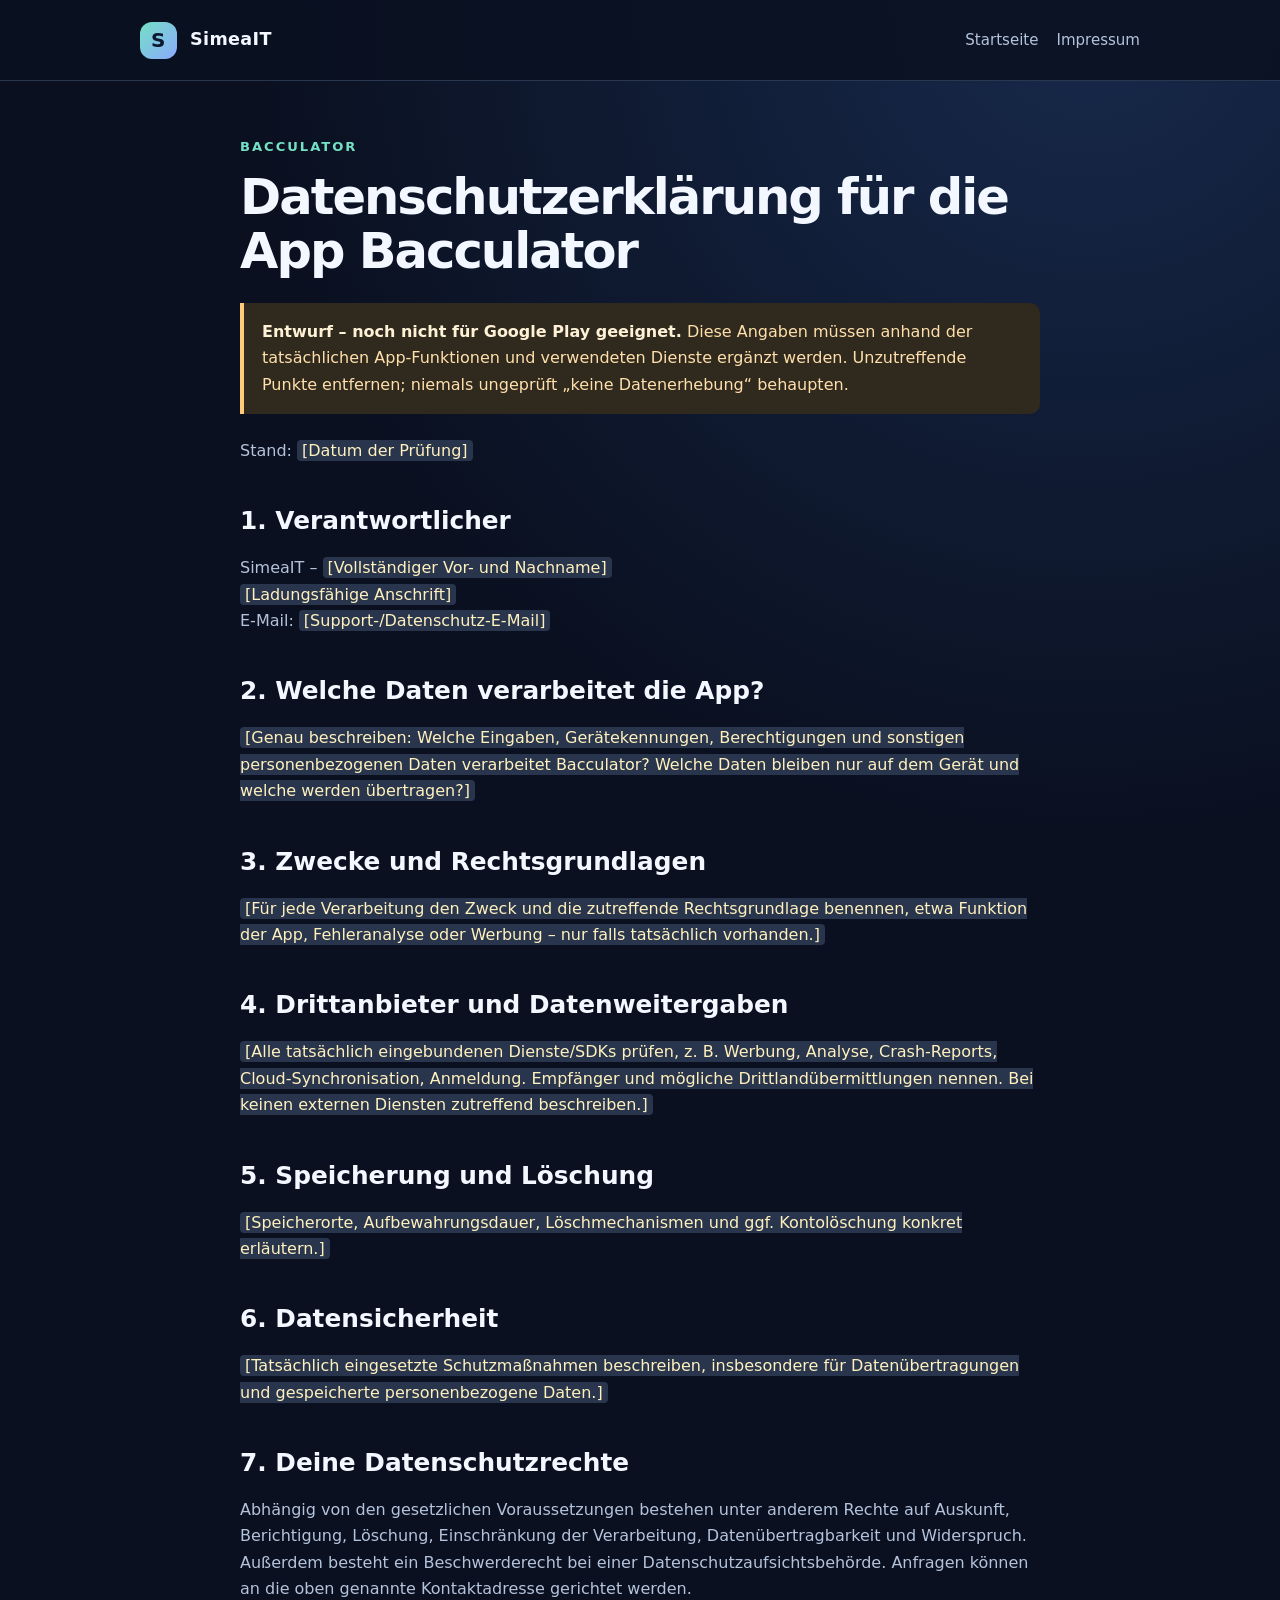
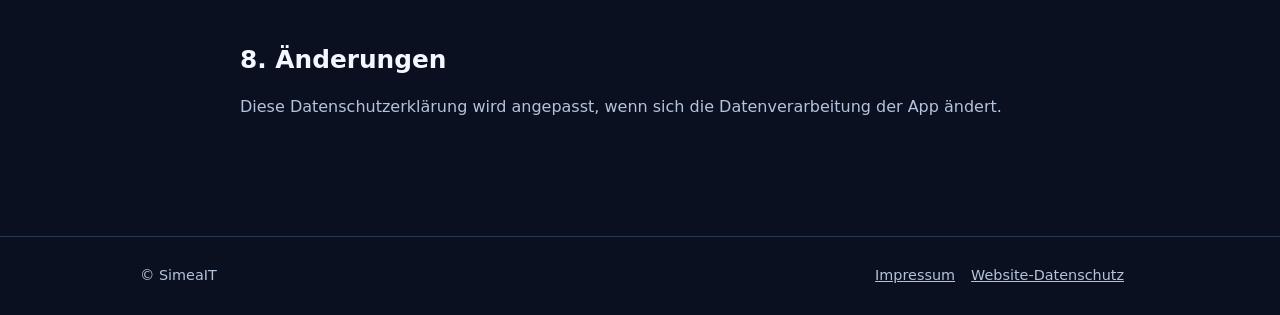
==== bacculator-datenschutz.html @ a8d7564b "Add files" ====
<!doctype html>
<html lang="de"><head><meta charset="utf-8"><meta name="viewport" content="width=device-width,initial-scale=1"><title>Datenschutzerklärung Bacculator | SimeaIT</title><link rel="stylesheet" href="styles.css"></head>
<body><header><nav aria-label="Hauptnavigation"><a class="brand" href="index.html"><span class="brand-logo" aria-hidden="true">S</span>SimeaIT</a><div class="nav-links"><a href="index.html">Startseite</a><a href="impressum.html">Impressum</a></div></nav></header>
<main class="container content"><div class="eyebrow">Bacculator</div><h1>Datenschutzerklärung für die App Bacculator</h1><div class="note"><strong>Entwurf – noch nicht für Google Play geeignet.</strong> Diese Angaben müssen anhand der tatsächlichen App-Funktionen und verwendeten Dienste ergänzt werden. Unzutreffende Punkte entfernen; niemals ungeprüft „keine Datenerhebung“ behaupten.</div>
<p>Stand: <span class="placeholder">[Datum der Prüfung]</span></p>
<h2>1. Verantwortlicher</h2><p>SimeaIT – <span class="placeholder">[Vollständiger Vor- und Nachname]</span><br><span class="placeholder">[Ladungsfähige Anschrift]</span><br>E-Mail: <span class="placeholder">[Support-/Datenschutz-E-Mail]</span></p>
<h2>2. Welche Daten verarbeitet die App?</h2><p><span class="placeholder">[Genau beschreiben: Welche Eingaben, Gerätekennungen, Berechtigungen und sonstigen personenbezogenen Daten verarbeitet Bacculator? Welche Daten bleiben nur auf dem Gerät und welche werden übertragen?]</span></p>
<h2>3. Zwecke und Rechtsgrundlagen</h2><p><span class="placeholder">[Für jede Verarbeitung den Zweck und die zutreffende Rechtsgrundlage benennen, etwa Funktion der App, Fehleranalyse oder Werbung – nur falls tatsächlich vorhanden.]</span></p>
<h2>4. Drittanbieter und Datenweitergaben</h2><p><span class="placeholder">[Alle tatsächlich eingebundenen Dienste/SDKs prüfen, z. B. Werbung, Analyse, Crash-Reports, Cloud-Synchronisation, Anmeldung. Empfänger und mögliche Drittlandübermittlungen nennen. Bei keinen externen Diensten zutreffend beschreiben.]</span></p>
<h2>5. Speicherung und Löschung</h2><p><span class="placeholder">[Speicherorte, Aufbewahrungsdauer, Löschmechanismen und ggf. Kontolöschung konkret erläutern.]</span></p>
<h2>6. Datensicherheit</h2><p><span class="placeholder">[Tatsächlich eingesetzte Schutzmaßnahmen beschreiben, insbesondere für Datenübertragungen und gespeicherte personenbezogene Daten.]</span></p>
<h2>7. Deine Datenschutzrechte</h2><p>Abhängig von den gesetzlichen Voraussetzungen bestehen unter anderem Rechte auf Auskunft, Berichtigung, Löschung, Einschränkung der Verarbeitung, Datenübertragbarkeit und Widerspruch. Außerdem besteht ein Beschwerderecht bei einer Datenschutzaufsichtsbehörde. Anfragen können an die oben genannte Kontaktadresse gerichtet werden.</p>
<h2>8. Änderungen</h2><p>Diese Datenschutzerklärung wird angepasst, wenn sich die Datenverarbeitung der App ändert.</p>
</main><footer><div class="footer-inner"><span>© SimeaIT</span><div><a href="impressum.html">Impressum</a><a href="datenschutz-website.html">Website-Datenschutz</a></div></div></footer></body></html>
---- styles.css ----
:root{color-scheme:dark;--bg:#0a1020;--surface:#111b31;--line:#293750;--text:#f3f7ff;--muted:#b4c3dc;--accent:#74e0c4;--accent2:#8baaff;--max:1000px}
*{box-sizing:border-box}html{scroll-behavior:smooth}body{margin:0;background:radial-gradient(circle at 85% 0%,#17294b 0%,transparent 38%),var(--bg);color:var(--text);font:16px/1.65 system-ui,-apple-system,BlinkMacSystemFont,"Segoe UI",sans-serif;min-height:100vh}a{color:var(--accent)}a:hover{text-decoration-thickness:2px}header{border-bottom:1px solid var(--line);background:#0a1020df}nav,.container,.footer-inner{width:min(var(--max),calc(100% - 40px));margin-inline:auto}nav{display:flex;justify-content:space-between;align-items:center;gap:16px;min-height:80px}.brand{display:inline-flex;align-items:center;gap:13px;text-decoration:none;color:var(--text);font-size:1.1rem;font-weight:800;letter-spacing:.02em}.brand-logo{width:37px;height:37px;display:grid;place-items:center;background:linear-gradient(135deg,var(--accent),var(--accent2));color:#0b1830;border-radius:12px;font-size:1.25rem}.nav-links{display:flex;gap:18px;flex-wrap:wrap}.nav-links a{color:var(--muted);text-decoration:none;font-size:.94rem}.nav-links a:hover{color:var(--text)}main{padding:55px 0 100px}.eyebrow{color:var(--accent);font-size:.82rem;font-weight:700;letter-spacing:.15em;text-transform:uppercase}.hero{padding:45px 0 35px}h1{font-size:clamp(2.2rem,6vw,4.5rem);line-height:1.1;letter-spacing:-.04em;margin:12px 0 20px}h2{font-size:1.55rem;line-height:1.25;margin:42px 0 18px}h3{font-size:1.08rem;margin:26px 0 10px}p,li{color:var(--muted)}.lead{font-size:1.14rem;max-width:650px}.grid{display:grid;grid-template-columns:repeat(auto-fit,minmax(265px,1fr));gap:20px}.card{border:1px solid var(--line);background:linear-gradient(145deg,#16233e,#111b31);border-radius:18px;padding:25px}.card h2{margin:12px 0}.card p{margin-top:0}.tag{display:inline-block;border:1px solid #36665f;color:var(--accent);border-radius:999px;padding:2px 11px;font-size:.8rem;font-weight:650}.button{display:inline-block;padding:11px 17px;border:1px solid var(--accent);border-radius:11px;text-decoration:none;color:var(--accent);font-weight:650}.button:hover{background:#173a39}.content{max-width:800px}.content h1{font-size:clamp(2rem,5vw,3.1rem)}.content p,.content li{overflow-wrap:anywhere}.note{border-left:4px solid #ffca7a;background:#30291d;padding:16px 18px;border-radius:0 10px 10px 0;color:#ffe0ac;margin:24px 0}.note strong{color:#fff1d6}.placeholder{background:#29354c;padding:1px 5px;border-radius:4px;color:#fff1be}footer{border-top:1px solid var(--line);background:#0a1020}.footer-inner{padding:27px 0;display:flex;align-items:center;justify-content:space-between;gap:16px;flex-wrap:wrap;font-size:.9rem;color:var(--muted)}.footer-inner a{color:var(--muted);margin-right:16px}ul{padding-left:22px}@media(max-width:520px){nav{align-items:flex-start;flex-direction:column;padding:16px 0;gap:10px}.nav-links{gap:12px}main{padding:30px 0 70px}.hero{padding:25px 0}.card{padding:20px}}
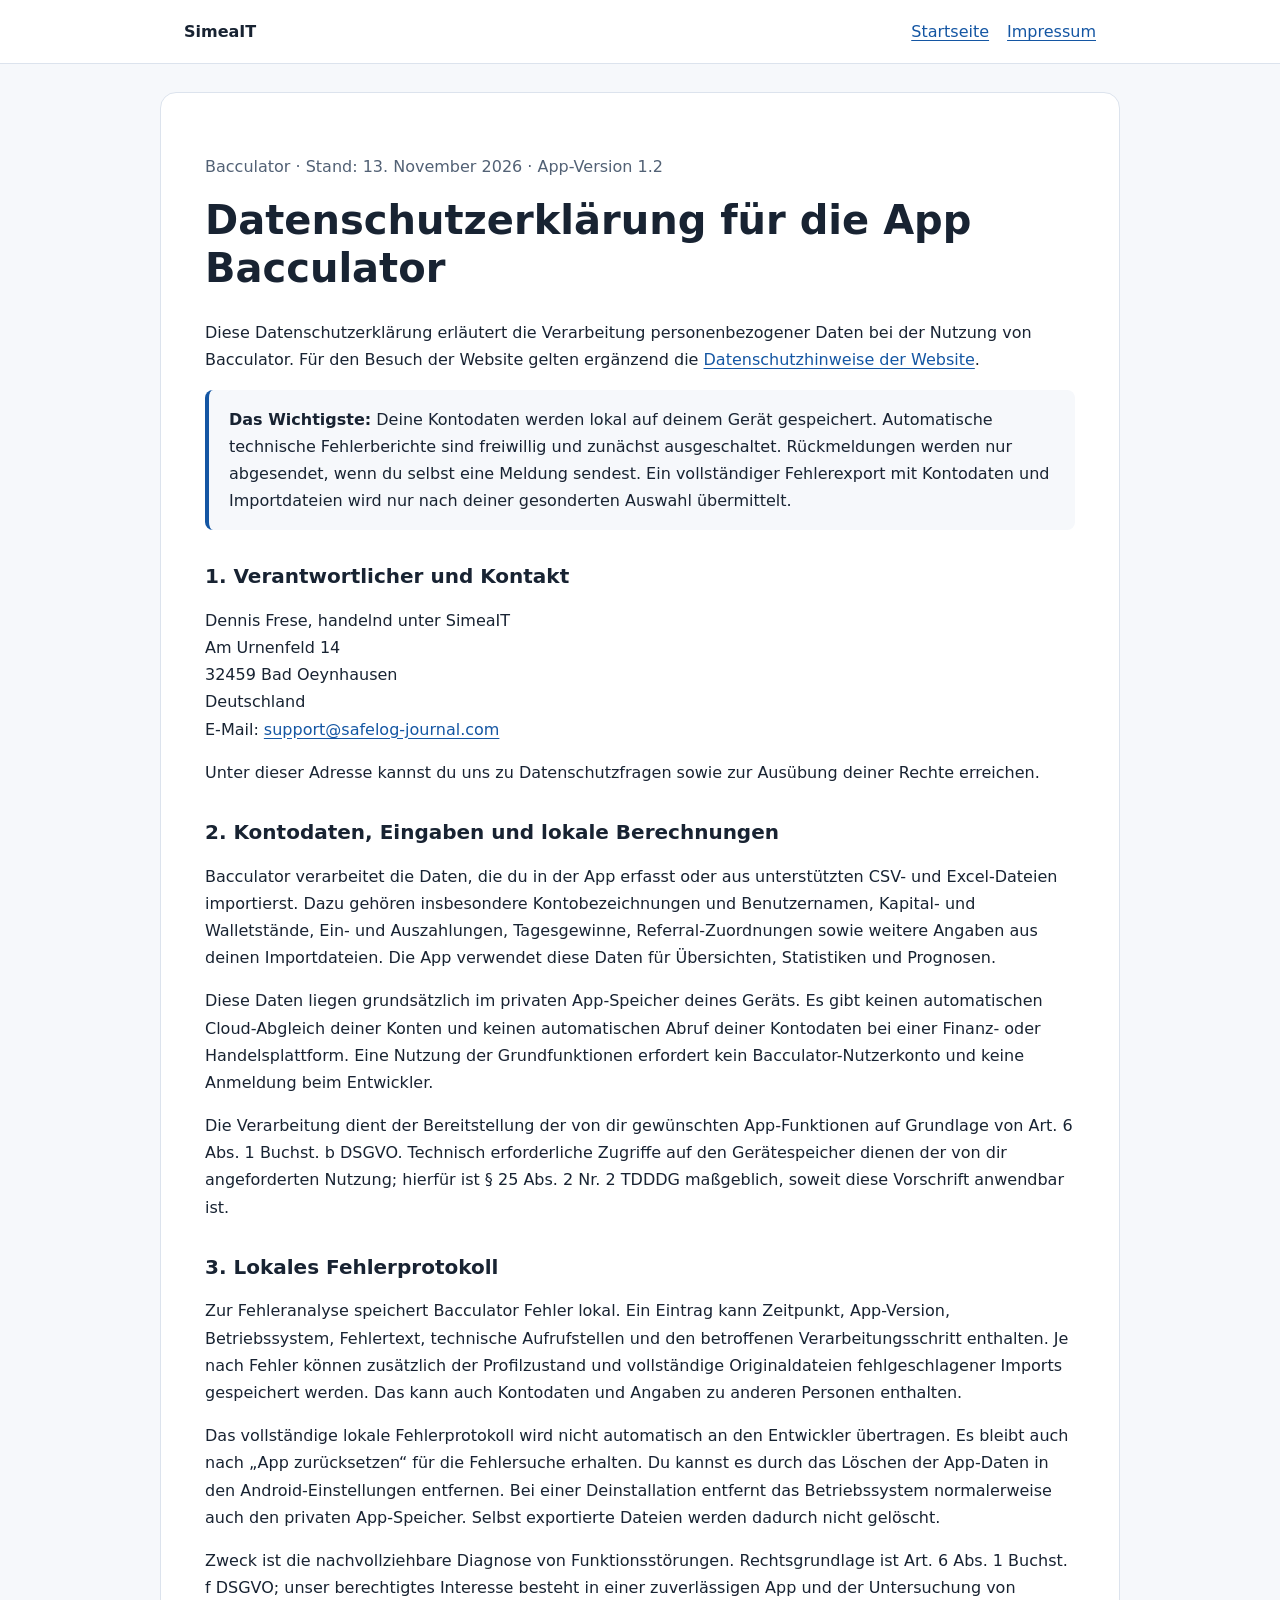
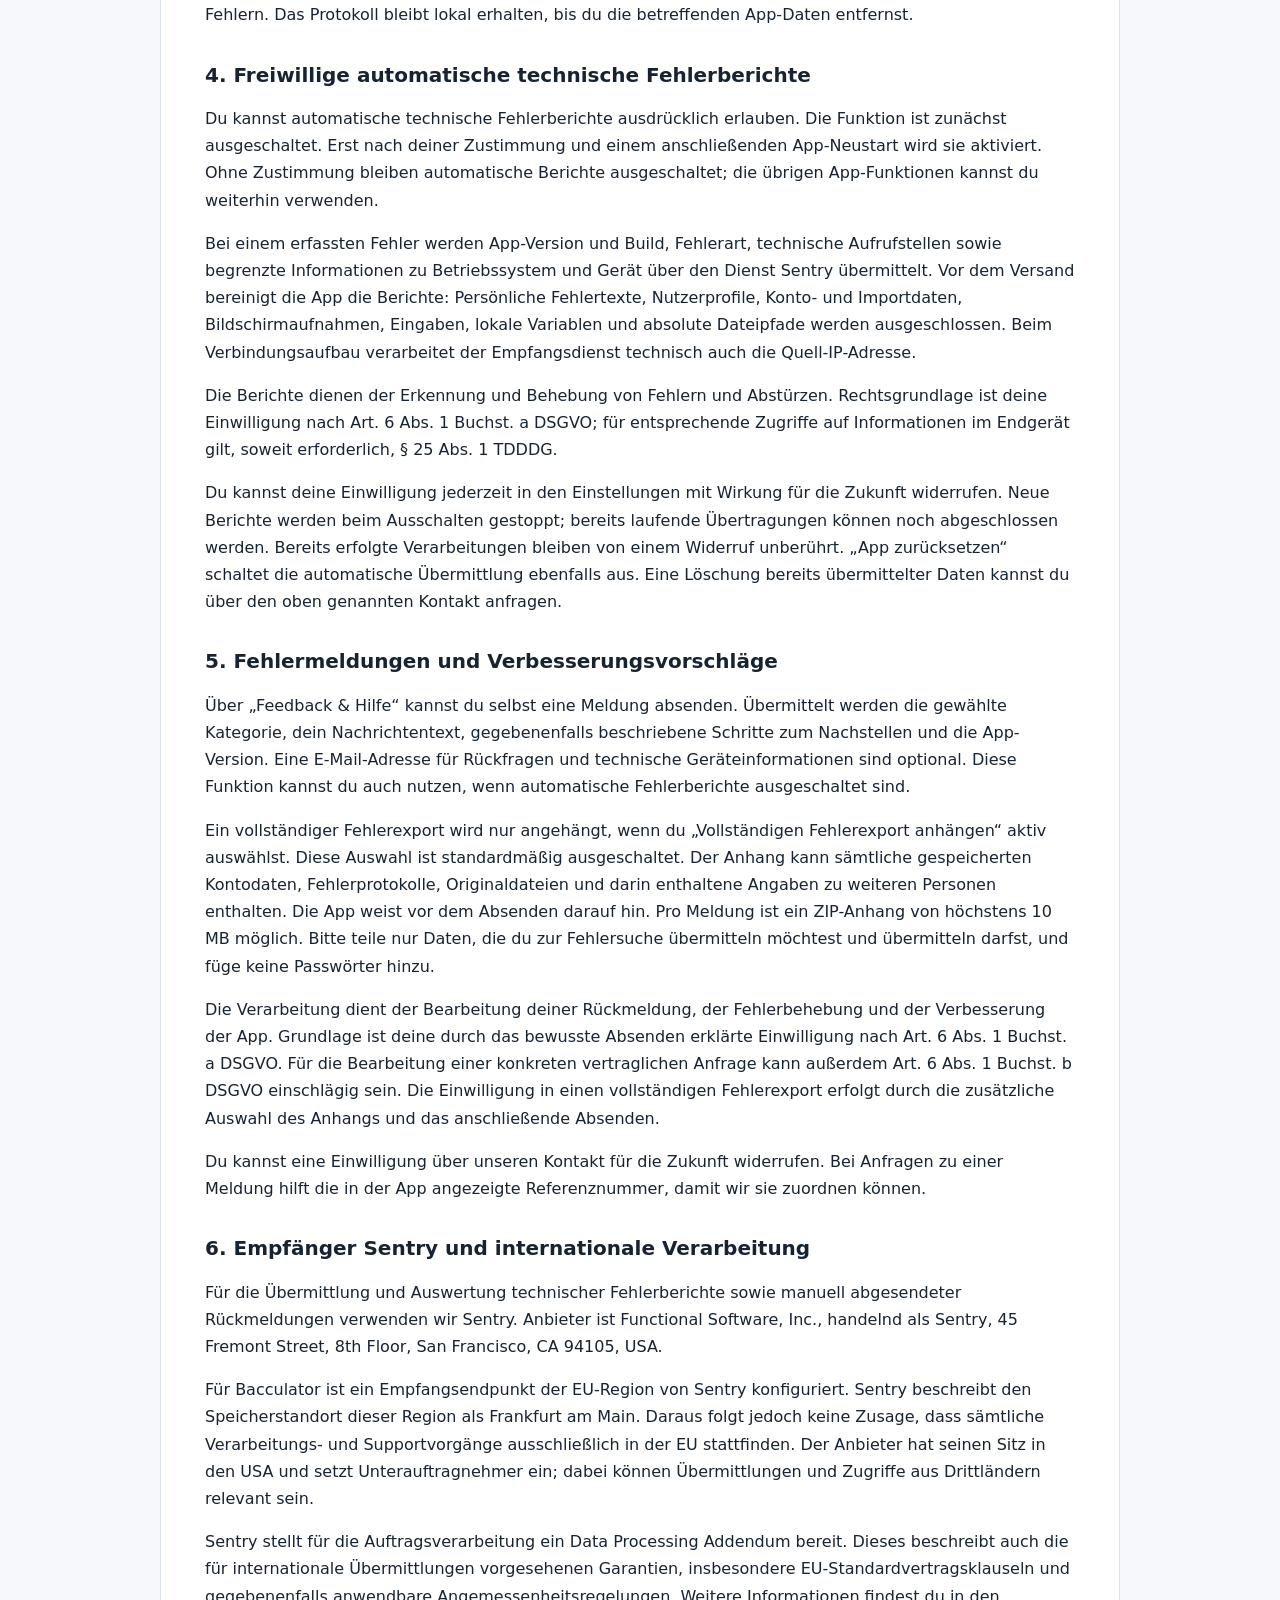
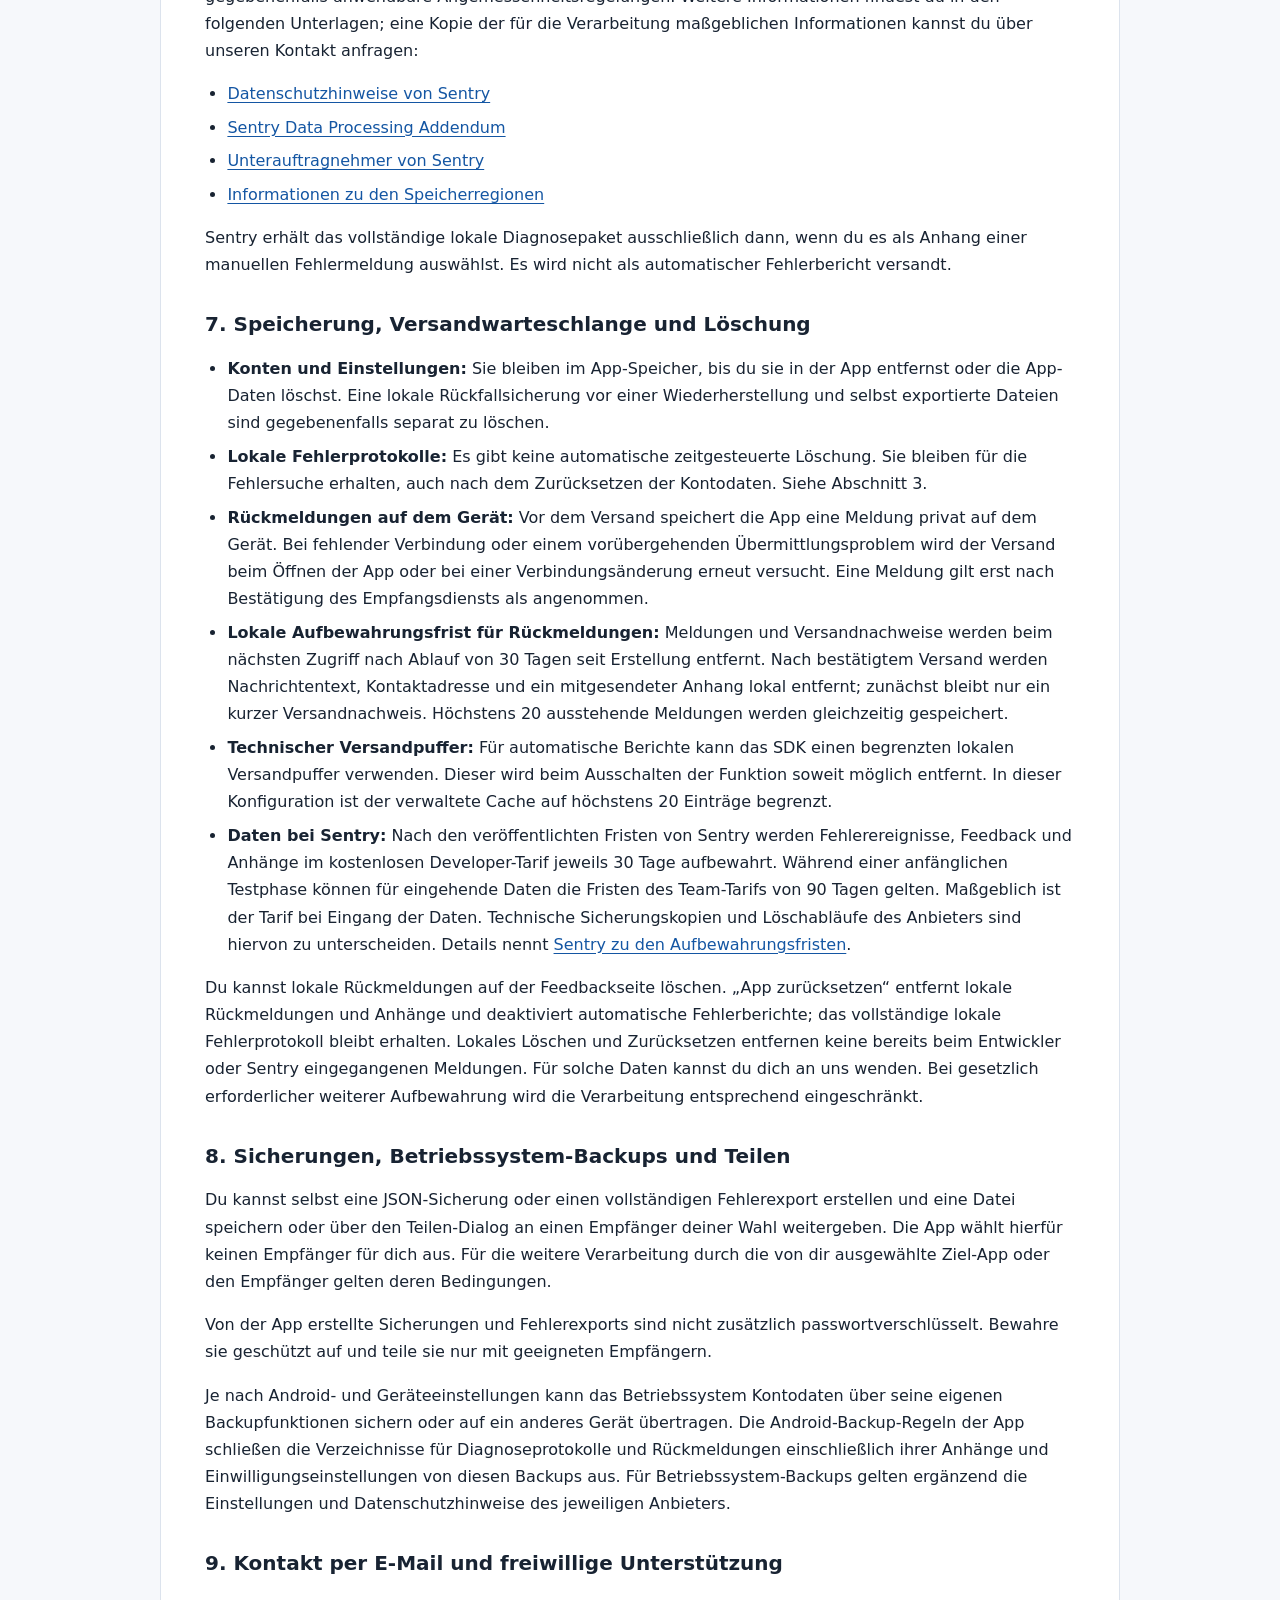
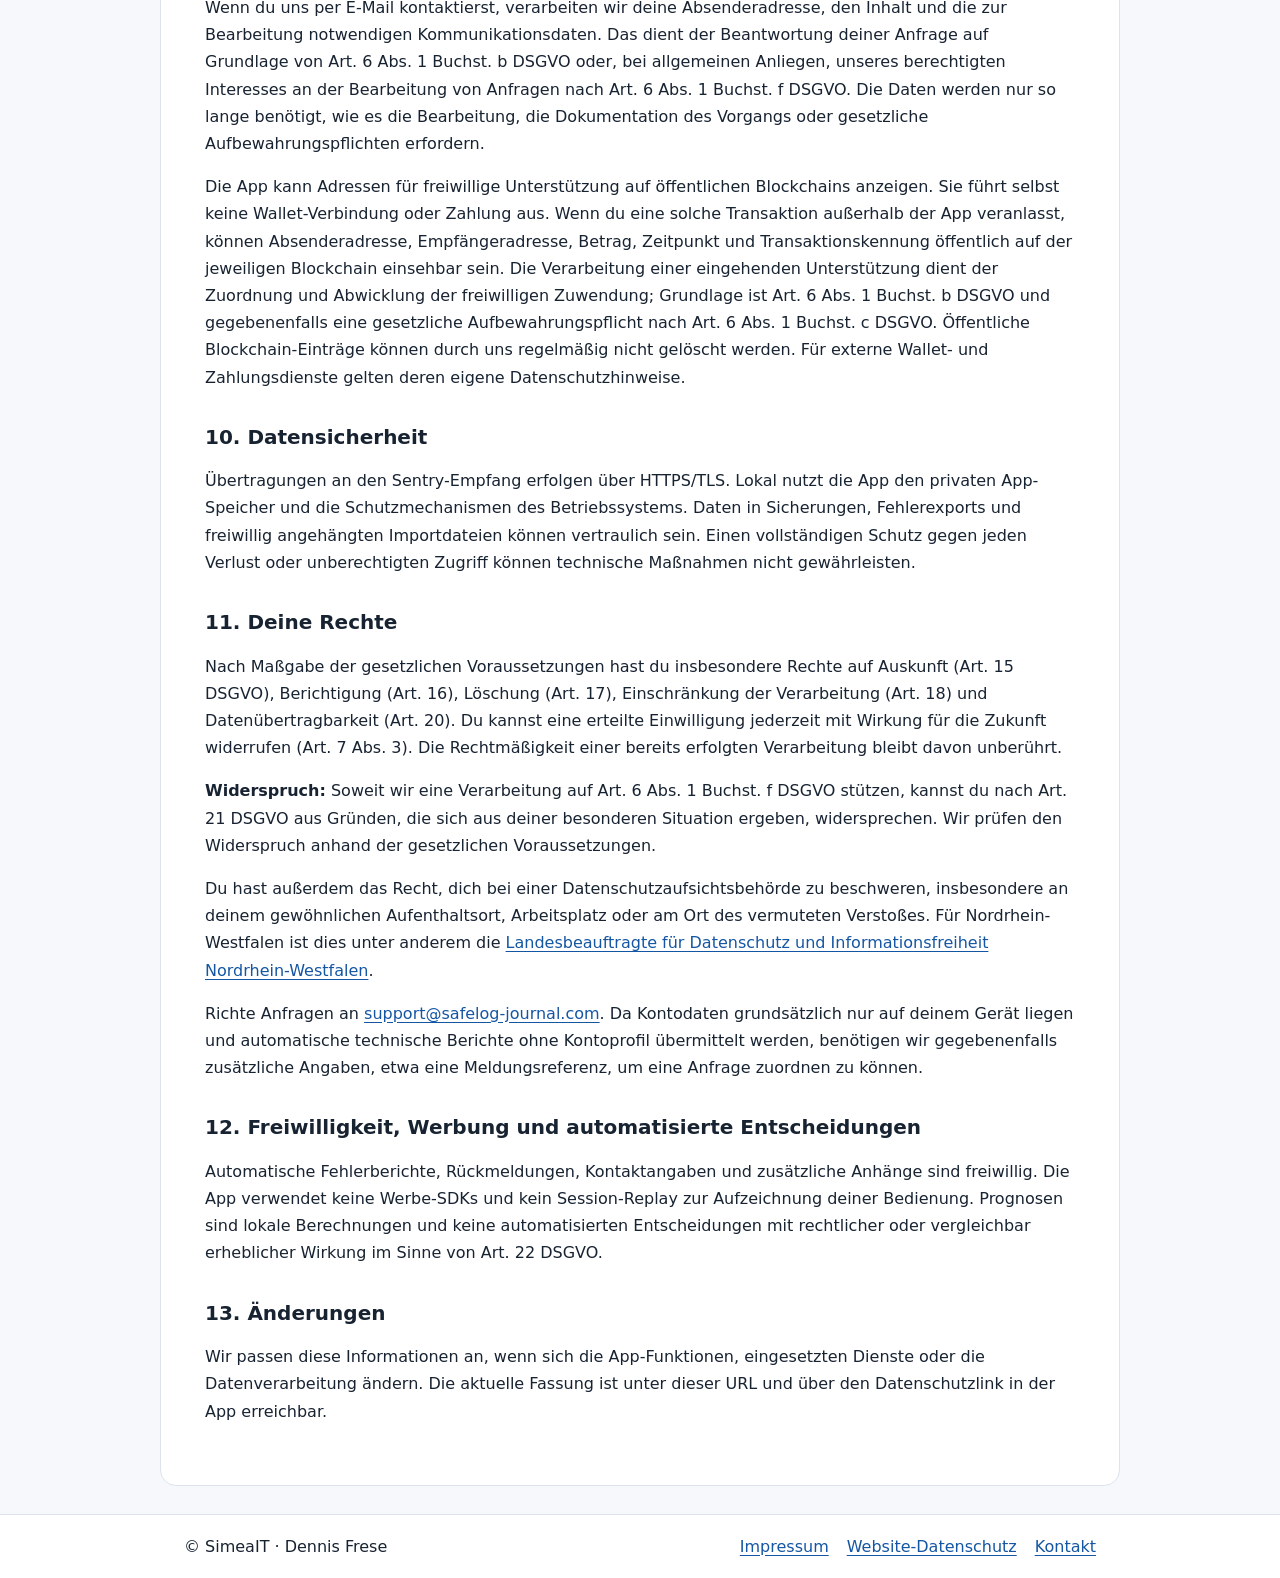
==== commit da5b453a: "Revise privacy policy for Bacculator app Updated the privacy policy for the Bacculator app, includin" ====
--- a/bacculator-datenschutz.html
+++ b/bacculator-datenschutz.html
@@ -1,14 +1,128 @@
 <!doctype html>
-<html lang="de"><head><meta charset="utf-8"><meta name="viewport" content="width=device-width,initial-scale=1"><title>Datenschutzerklärung Bacculator | SimeaIT</title><link rel="stylesheet" href="styles.css"></head>
-<body><header><nav aria-label="Hauptnavigation"><a class="brand" href="index.html"><span class="brand-logo" aria-hidden="true">S</span>SimeaIT</a><div class="nav-links"><a href="index.html">Startseite</a><a href="impressum.html">Impressum</a></div></nav></header>
-<main class="container content"><div class="eyebrow">Bacculator</div><h1>Datenschutzerklärung für die App Bacculator</h1><div class="note"><strong>Entwurf – noch nicht für Google Play geeignet.</strong> Diese Angaben müssen anhand der tatsächlichen App-Funktionen und verwendeten Dienste ergänzt werden. Unzutreffende Punkte entfernen; niemals ungeprüft „keine Datenerhebung“ behaupten.</div>
-<p>Stand: <span class="placeholder">[Datum der Prüfung]</span></p>
-<h2>1. Verantwortlicher</h2><p>SimeaIT – <span class="placeholder">[Vollständiger Vor- und Nachname]</span><br><span class="placeholder">[Ladungsfähige Anschrift]</span><br>E-Mail: <span class="placeholder">[Support-/Datenschutz-E-Mail]</span></p>
-<h2>2. Welche Daten verarbeitet die App?</h2><p><span class="placeholder">[Genau beschreiben: Welche Eingaben, Gerätekennungen, Berechtigungen und sonstigen personenbezogenen Daten verarbeitet Bacculator? Welche Daten bleiben nur auf dem Gerät und welche werden übertragen?]</span></p>
-<h2>3. Zwecke und Rechtsgrundlagen</h2><p><span class="placeholder">[Für jede Verarbeitung den Zweck und die zutreffende Rechtsgrundlage benennen, etwa Funktion der App, Fehleranalyse oder Werbung – nur falls tatsächlich vorhanden.]</span></p>
-<h2>4. Drittanbieter und Datenweitergaben</h2><p><span class="placeholder">[Alle tatsächlich eingebundenen Dienste/SDKs prüfen, z. B. Werbung, Analyse, Crash-Reports, Cloud-Synchronisation, Anmeldung. Empfänger und mögliche Drittlandübermittlungen nennen. Bei keinen externen Diensten zutreffend beschreiben.]</span></p>
-<h2>5. Speicherung und Löschung</h2><p><span class="placeholder">[Speicherorte, Aufbewahrungsdauer, Löschmechanismen und ggf. Kontolöschung konkret erläutern.]</span></p>
-<h2>6. Datensicherheit</h2><p><span class="placeholder">[Tatsächlich eingesetzte Schutzmaßnahmen beschreiben, insbesondere für Datenübertragungen und gespeicherte personenbezogene Daten.]</span></p>
-<h2>7. Deine Datenschutzrechte</h2><p>Abhängig von den gesetzlichen Voraussetzungen bestehen unter anderem Rechte auf Auskunft, Berichtigung, Löschung, Einschränkung der Verarbeitung, Datenübertragbarkeit und Widerspruch. Außerdem besteht ein Beschwerderecht bei einer Datenschutzaufsichtsbehörde. Anfragen können an die oben genannte Kontaktadresse gerichtet werden.</p>
-<h2>8. Änderungen</h2><p>Diese Datenschutzerklärung wird angepasst, wenn sich die Datenverarbeitung der App ändert.</p>
-</main><footer><div class="footer-inner"><span>© SimeaIT</span><div><a href="impressum.html">Impressum</a><a href="datenschutz-website.html">Website-Datenschutz</a></div></div></footer></body></html>
+<html lang="de">
+<head>
+  <meta charset="utf-8">
+  <meta name="viewport" content="width=device-width, initial-scale=1">
+  <meta name="description" content="Datenschutzerklärung für die App Bacculator von SimeaIT: lokale Kontodaten, freiwillige Fehlerberichte, Feedback und Sicherungen.">
+  <title>Datenschutzerklärung Bacculator | SimeaIT</title>
+  <link rel="canonical" href="https://dennisfrese.github.io/SMIT-WS/bacculator-datenschutz.html">
+  <style>
+    :root { color-scheme: light dark; --bg: #f6f8fb; --card: #fff; --text: #182332; --muted: #526175; --border: #dce3ed; --link: #1456a3; }
+    * { box-sizing: border-box; }
+    body { margin: 0; background: var(--bg); color: var(--text); font: 1rem/1.7 system-ui, -apple-system, "Segoe UI", sans-serif; }
+    header, footer { border-bottom: 1px solid var(--border); background: var(--card); }
+    nav, .footer-inner { max-width: 960px; margin: auto; padding: 18px 24px; display: flex; gap: 16px; flex-wrap: wrap; justify-content: space-between; }
+    nav div, footer div div { display: flex; gap: 18px; flex-wrap: wrap; }
+    .brand { color: var(--text); font-weight: 750; text-decoration: none; }
+    main { max-width: 960px; margin: 28px auto; padding: clamp(20px, 5vw, 44px); background: var(--card); border: 1px solid var(--border); border-radius: 16px; }
+    h1 { font-size: clamp(1.7rem, 5vw, 2.5rem); line-height: 1.2; margin-top: 0; }
+    h2 { margin-top: 2rem; font-size: 1.25rem; line-height: 1.4; }
+    a { color: var(--link); text-underline-offset: 3px; overflow-wrap: anywhere; }
+    p, li, address { overflow-wrap: anywhere; }
+    address { font-style: normal; }
+    .meta { color: var(--muted); }
+    .summary { padding: 16px 20px; border-left: 4px solid var(--link); background: var(--bg); border-radius: 8px; }
+    ul { padding-left: 1.4rem; }
+    li + li { margin-top: .4rem; }
+    footer { border-top: 1px solid var(--border); border-bottom: 0; }
+    @media (prefers-color-scheme: dark) { :root { --bg: #101721; --card: #192332; --text: #edf2f8; --muted: #b6c2d2; --border: #344357; --link: #99c8ff; } }
+    @media print { header, footer { display: none; } main { border: 0; margin: 0; padding: 0; } }
+  </style>
+</head>
+<body>
+<header>
+  <nav aria-label="Hauptnavigation">
+    <a class="brand" href="index.html">SimeaIT</a>
+    <div><a href="index.html">Startseite</a><a href="impressum.html">Impressum</a></div>
+  </nav>
+</header>
+<main id="inhalt">
+  <p class="meta">Bacculator · Stand: 13. November 2026 · App-Version 1.2</p>
+  <h1>Datenschutzerklärung für die App Bacculator</h1>
+  <p>Diese Datenschutzerklärung erläutert die Verarbeitung personenbezogener Daten bei der Nutzung von Bacculator. Für den Besuch der Website gelten ergänzend die <a href="datenschutz-website.html">Datenschutzhinweise der Website</a>.</p>
+  <div class="summary"><strong>Das Wichtigste:</strong> Deine Kontodaten werden lokal auf deinem Gerät gespeichert. Automatische technische Fehlerberichte sind freiwillig und zunächst ausgeschaltet. Rückmeldungen werden nur abgesendet, wenn du selbst eine Meldung sendest. Ein vollständiger Fehlerexport mit Kontodaten und Importdateien wird nur nach deiner gesonderten Auswahl übermittelt.</div>
+
+  <h2>1. Verantwortlicher und Kontakt</h2>
+  <address>
+    Dennis Frese, handelnd unter SimeaIT<br>
+    Am Urnenfeld 14<br>
+    32459 Bad Oeynhausen<br>
+    Deutschland<br>
+    E-Mail: <a href="mailto:support@safelog-journal.com">support@safelog-journal.com</a>
+  </address>
+  <p>Unter dieser Adresse kannst du uns zu Datenschutzfragen sowie zur Ausübung deiner Rechte erreichen.</p>
+
+  <h2>2. Kontodaten, Eingaben und lokale Berechnungen</h2>
+  <p>Bacculator verarbeitet die Daten, die du in der App erfasst oder aus unterstützten CSV- und Excel-Dateien importierst. Dazu gehören insbesondere Kontobezeichnungen und Benutzernamen, Kapital- und Walletstände, Ein- und Auszahlungen, Tagesgewinne, Referral-Zuordnungen sowie weitere Angaben aus deinen Importdateien. Die App verwendet diese Daten für Übersichten, Statistiken und Prognosen.</p>
+  <p>Diese Daten liegen grundsätzlich im privaten App-Speicher deines Geräts. Es gibt keinen automatischen Cloud-Abgleich deiner Konten und keinen automatischen Abruf deiner Kontodaten bei einer Finanz- oder Handelsplattform. Eine Nutzung der Grundfunktionen erfordert kein Bacculator-Nutzerkonto und keine Anmeldung beim Entwickler.</p>
+  <p>Die Verarbeitung dient der Bereitstellung der von dir gewünschten App-Funktionen auf Grundlage von Art. 6 Abs. 1 Buchst. b DSGVO. Technisch erforderliche Zugriffe auf den Gerätespeicher dienen der von dir angeforderten Nutzung; hierfür ist § 25 Abs. 2 Nr. 2 TDDDG maßgeblich, soweit diese Vorschrift anwendbar ist.</p>
+
+  <h2>3. Lokales Fehlerprotokoll</h2>
+  <p>Zur Fehleranalyse speichert Bacculator Fehler lokal. Ein Eintrag kann Zeitpunkt, App-Version, Betriebssystem, Fehlertext, technische Aufrufstellen und den betroffenen Verarbeitungsschritt enthalten. Je nach Fehler können zusätzlich der Profilzustand und vollständige Originaldateien fehlgeschlagener Imports gespeichert werden. Das kann auch Kontodaten und Angaben zu anderen Personen enthalten.</p>
+  <p>Das vollständige lokale Fehlerprotokoll wird nicht automatisch an den Entwickler übertragen. Es bleibt auch nach „App zurücksetzen“ für die Fehlersuche erhalten. Du kannst es durch das Löschen der App-Daten in den Android-Einstellungen entfernen. Bei einer Deinstallation entfernt das Betriebssystem normalerweise auch den privaten App-Speicher. Selbst exportierte Dateien werden dadurch nicht gelöscht.</p>
+  <p>Zweck ist die nachvollziehbare Diagnose von Funktionsstörungen. Rechtsgrundlage ist Art. 6 Abs. 1 Buchst. f DSGVO; unser berechtigtes Interesse besteht in einer zuverlässigen App und der Untersuchung von Fehlern. Das Protokoll bleibt lokal erhalten, bis du die betreffenden App-Daten entfernst.</p>
+
+  <h2>4. Freiwillige automatische technische Fehlerberichte</h2>
+  <p>Du kannst automatische technische Fehlerberichte ausdrücklich erlauben. Die Funktion ist zunächst ausgeschaltet. Erst nach deiner Zustimmung und einem anschließenden App-Neustart wird sie aktiviert. Ohne Zustimmung bleiben automatische Berichte ausgeschaltet; die übrigen App-Funktionen kannst du weiterhin verwenden.</p>
+  <p>Bei einem erfassten Fehler werden App-Version und Build, Fehlerart, technische Aufrufstellen sowie begrenzte Informationen zu Betriebssystem und Gerät über den Dienst Sentry übermittelt. Vor dem Versand bereinigt die App die Berichte: Persönliche Fehlertexte, Nutzerprofile, Konto- und Importdaten, Bildschirmaufnahmen, Eingaben, lokale Variablen und absolute Dateipfade werden ausgeschlossen. Beim Verbindungsaufbau verarbeitet der Empfangsdienst technisch auch die Quell-IP-Adresse.</p>
+  <p>Die Berichte dienen der Erkennung und Behebung von Fehlern und Abstürzen. Rechtsgrundlage ist deine Einwilligung nach Art. 6 Abs. 1 Buchst. a DSGVO; für entsprechende Zugriffe auf Informationen im Endgerät gilt, soweit erforderlich, § 25 Abs. 1 TDDDG.</p>
+  <p>Du kannst deine Einwilligung jederzeit in den Einstellungen mit Wirkung für die Zukunft widerrufen. Neue Berichte werden beim Ausschalten gestoppt; bereits laufende Übertragungen können noch abgeschlossen werden. Bereits erfolgte Verarbeitungen bleiben von einem Widerruf unberührt. „App zurücksetzen“ schaltet die automatische Übermittlung ebenfalls aus. Eine Löschung bereits übermittelter Daten kannst du über den oben genannten Kontakt anfragen.</p>
+
+  <h2>5. Fehlermeldungen und Verbesserungsvorschläge</h2>
+  <p>Über „Feedback &amp; Hilfe“ kannst du selbst eine Meldung absenden. Übermittelt werden die gewählte Kategorie, dein Nachrichtentext, gegebenenfalls beschriebene Schritte zum Nachstellen und die App-Version. Eine E-Mail-Adresse für Rückfragen und technische Geräteinformationen sind optional. Diese Funktion kannst du auch nutzen, wenn automatische Fehlerberichte ausgeschaltet sind.</p>
+  <p>Ein vollständiger Fehlerexport wird nur angehängt, wenn du „Vollständigen Fehlerexport anhängen“ aktiv auswählst. Diese Auswahl ist standardmäßig ausgeschaltet. Der Anhang kann sämtliche gespeicherten Kontodaten, Fehlerprotokolle, Originaldateien und darin enthaltene Angaben zu weiteren Personen enthalten. Die App weist vor dem Absenden darauf hin. Pro Meldung ist ein ZIP-Anhang von höchstens 10 MB möglich. Bitte teile nur Daten, die du zur Fehlersuche übermitteln möchtest und übermitteln darfst, und füge keine Passwörter hinzu.</p>
+  <p>Die Verarbeitung dient der Bearbeitung deiner Rückmeldung, der Fehlerbehebung und der Verbesserung der App. Grundlage ist deine durch das bewusste Absenden erklärte Einwilligung nach Art. 6 Abs. 1 Buchst. a DSGVO. Für die Bearbeitung einer konkreten vertraglichen Anfrage kann außerdem Art. 6 Abs. 1 Buchst. b DSGVO einschlägig sein. Die Einwilligung in einen vollständigen Fehlerexport erfolgt durch die zusätzliche Auswahl des Anhangs und das anschließende Absenden.</p>
+  <p>Du kannst eine Einwilligung über unseren Kontakt für die Zukunft widerrufen. Bei Anfragen zu einer Meldung hilft die in der App angezeigte Referenznummer, damit wir sie zuordnen können.</p>
+
+  <h2>6. Empfänger Sentry und internationale Verarbeitung</h2>
+  <p>Für die Übermittlung und Auswertung technischer Fehlerberichte sowie manuell abgesendeter Rückmeldungen verwenden wir Sentry. Anbieter ist Functional Software, Inc., handelnd als Sentry, 45 Fremont Street, 8th Floor, San Francisco, CA 94105, USA.</p>
+  <p>Für Bacculator ist ein Empfangsendpunkt der EU-Region von Sentry konfiguriert. Sentry beschreibt den Speicherstandort dieser Region als Frankfurt am Main. Daraus folgt jedoch keine Zusage, dass sämtliche Verarbeitungs- und Supportvorgänge ausschließlich in der EU stattfinden. Der Anbieter hat seinen Sitz in den USA und setzt Unterauftragnehmer ein; dabei können Übermittlungen und Zugriffe aus Drittländern relevant sein.</p>
+  <p>Sentry stellt für die Auftragsverarbeitung ein Data Processing Addendum bereit. Dieses beschreibt auch die für internationale Übermittlungen vorgesehenen Garantien, insbesondere EU-Standardvertragsklauseln und gegebenenfalls anwendbare Angemessenheitsregelungen. Weitere Informationen findest du in den folgenden Unterlagen; eine Kopie der für die Verarbeitung maßgeblichen Informationen kannst du über unseren Kontakt anfragen:</p>
+  <ul>
+    <li><a href="https://sentry.io/privacy/" rel="noopener noreferrer">Datenschutzhinweise von Sentry</a></li>
+    <li><a href="https://sentry.io/legal/dpa/" rel="noopener noreferrer">Sentry Data Processing Addendum</a></li>
+    <li><a href="https://sentry.io/legal/subprocessors/" rel="noopener noreferrer">Unterauftragnehmer von Sentry</a></li>
+    <li><a href="https://docs.sentry.io/organization/data-storage-location/" rel="noopener noreferrer">Informationen zu den Speicherregionen</a></li>
+  </ul>
+  <p>Sentry erhält das vollständige lokale Diagnosepaket ausschließlich dann, wenn du es als Anhang einer manuellen Fehlermeldung auswählst. Es wird nicht als automatischer Fehlerbericht versandt.</p>
+
+  <h2>7. Speicherung, Versandwarteschlange und Löschung</h2>
+  <ul>
+    <li><strong>Konten und Einstellungen:</strong> Sie bleiben im App-Speicher, bis du sie in der App entfernst oder die App-Daten löschst. Eine lokale Rückfallsicherung vor einer Wiederherstellung und selbst exportierte Dateien sind gegebenenfalls separat zu löschen.</li>
+    <li><strong>Lokale Fehlerprotokolle:</strong> Es gibt keine automatische zeitgesteuerte Löschung. Sie bleiben für die Fehlersuche erhalten, auch nach dem Zurücksetzen der Kontodaten. Siehe Abschnitt 3.</li>
+    <li><strong>Rückmeldungen auf dem Gerät:</strong> Vor dem Versand speichert die App eine Meldung privat auf dem Gerät. Bei fehlender Verbindung oder einem vorübergehenden Übermittlungsproblem wird der Versand beim Öffnen der App oder bei einer Verbindungsänderung erneut versucht. Eine Meldung gilt erst nach Bestätigung des Empfangsdiensts als angenommen.</li>
+    <li><strong>Lokale Aufbewahrungsfrist für Rückmeldungen:</strong> Meldungen und Versandnachweise werden beim nächsten Zugriff nach Ablauf von 30 Tagen seit Erstellung entfernt. Nach bestätigtem Versand werden Nachrichtentext, Kontaktadresse und ein mitgesendeter Anhang lokal entfernt; zunächst bleibt nur ein kurzer Versandnachweis. Höchstens 20 ausstehende Meldungen werden gleichzeitig gespeichert.</li>
+    <li><strong>Technischer Versandpuffer:</strong> Für automatische Berichte kann das SDK einen begrenzten lokalen Versandpuffer verwenden. Dieser wird beim Ausschalten der Funktion soweit möglich entfernt. In dieser Konfiguration ist der verwaltete Cache auf höchstens 20 Einträge begrenzt.</li>
+    <li><strong>Daten bei Sentry:</strong> Nach den veröffentlichten Fristen von Sentry werden Fehlerereignisse, Feedback und Anhänge im kostenlosen Developer-Tarif jeweils 30 Tage aufbewahrt. Während einer anfänglichen Testphase können für eingehende Daten die Fristen des Team-Tarifs von 90 Tagen gelten. Maßgeblich ist der Tarif bei Eingang der Daten. Technische Sicherungskopien und Löschabläufe des Anbieters sind hiervon zu unterscheiden. Details nennt <a href="https://docs.sentry.io/security-legal-pii/security/data-retention-periods/">Sentry zu den Aufbewahrungsfristen</a>.</li>
+  </ul>
+  <p>Du kannst lokale Rückmeldungen auf der Feedbackseite löschen. „App zurücksetzen“ entfernt lokale Rückmeldungen und Anhänge und deaktiviert automatische Fehlerberichte; das vollständige lokale Fehlerprotokoll bleibt erhalten. Lokales Löschen und Zurücksetzen entfernen keine bereits beim Entwickler oder Sentry eingegangenen Meldungen. Für solche Daten kannst du dich an uns wenden. Bei gesetzlich erforderlicher weiterer Aufbewahrung wird die Verarbeitung entsprechend eingeschränkt.</p>
+
+  <h2>8. Sicherungen, Betriebssystem-Backups und Teilen</h2>
+  <p>Du kannst selbst eine JSON-Sicherung oder einen vollständigen Fehlerexport erstellen und eine Datei speichern oder über den Teilen-Dialog an einen Empfänger deiner Wahl weitergeben. Die App wählt hierfür keinen Empfänger für dich aus. Für die weitere Verarbeitung durch die von dir ausgewählte Ziel-App oder den Empfänger gelten deren Bedingungen.</p>
+  <p>Von der App erstellte Sicherungen und Fehlerexports sind nicht zusätzlich passwortverschlüsselt. Bewahre sie geschützt auf und teile sie nur mit geeigneten Empfängern.</p>
+  <p>Je nach Android- und Geräteeinstellungen kann das Betriebssystem Kontodaten über seine eigenen Backupfunktionen sichern oder auf ein anderes Gerät übertragen. Die Android-Backup-Regeln der App schließen die Verzeichnisse für Diagnoseprotokolle und Rückmeldungen einschließlich ihrer Anhänge und Einwilligungseinstellungen von diesen Backups aus. Für Betriebssystem-Backups gelten ergänzend die Einstellungen und Datenschutzhinweise des jeweiligen Anbieters.</p>
+
+  <h2>9. Kontakt per E-Mail und freiwillige Unterstützung</h2>
+  <p>Wenn du uns per E-Mail kontaktierst, verarbeiten wir deine Absenderadresse, den Inhalt und die zur Bearbeitung notwendigen Kommunikationsdaten. Das dient der Beantwortung deiner Anfrage auf Grundlage von Art. 6 Abs. 1 Buchst. b DSGVO oder, bei allgemeinen Anliegen, unseres berechtigten Interesses an der Bearbeitung von Anfragen nach Art. 6 Abs. 1 Buchst. f DSGVO. Die Daten werden nur so lange benötigt, wie es die Bearbeitung, die Dokumentation des Vorgangs oder gesetzliche Aufbewahrungspflichten erfordern.</p>
+  <p>Die App kann Adressen für freiwillige Unterstützung auf öffentlichen Blockchains anzeigen. Sie führt selbst keine Wallet-Verbindung oder Zahlung aus. Wenn du eine solche Transaktion außerhalb der App veranlasst, können Absenderadresse, Empfängeradresse, Betrag, Zeitpunkt und Transaktionskennung öffentlich auf der jeweiligen Blockchain einsehbar sein. Die Verarbeitung einer eingehenden Unterstützung dient der Zuordnung und Abwicklung der freiwilligen Zuwendung; Grundlage ist Art. 6 Abs. 1 Buchst. b DSGVO und gegebenenfalls eine gesetzliche Aufbewahrungspflicht nach Art. 6 Abs. 1 Buchst. c DSGVO. Öffentliche Blockchain-Einträge können durch uns regelmäßig nicht gelöscht werden. Für externe Wallet- und Zahlungsdienste gelten deren eigene Datenschutzhinweise.</p>
+
+  <h2>10. Datensicherheit</h2>
+  <p>Übertragungen an den Sentry-Empfang erfolgen über HTTPS/TLS. Lokal nutzt die App den privaten App-Speicher und die Schutzmechanismen des Betriebssystems. Daten in Sicherungen, Fehlerexports und freiwillig angehängten Importdateien können vertraulich sein. Einen vollständigen Schutz gegen jeden Verlust oder unberechtigten Zugriff können technische Maßnahmen nicht gewährleisten.</p>
+
+  <h2>11. Deine Rechte</h2>
+  <p>Nach Maßgabe der gesetzlichen Voraussetzungen hast du insbesondere Rechte auf Auskunft (Art. 15 DSGVO), Berichtigung (Art. 16), Löschung (Art. 17), Einschränkung der Verarbeitung (Art. 18) und Datenübertragbarkeit (Art. 20). Du kannst eine erteilte Einwilligung jederzeit mit Wirkung für die Zukunft widerrufen (Art. 7 Abs. 3). Die Rechtmäßigkeit einer bereits erfolgten Verarbeitung bleibt davon unberührt.</p>
+  <p><strong>Widerspruch:</strong> Soweit wir eine Verarbeitung auf Art. 6 Abs. 1 Buchst. f DSGVO stützen, kannst du nach Art. 21 DSGVO aus Gründen, die sich aus deiner besonderen Situation ergeben, widersprechen. Wir prüfen den Widerspruch anhand der gesetzlichen Voraussetzungen.</p>
+  <p>Du hast außerdem das Recht, dich bei einer Datenschutzaufsichtsbehörde zu beschweren, insbesondere an deinem gewöhnlichen Aufenthaltsort, Arbeitsplatz oder am Ort des vermuteten Verstoßes. Für Nordrhein-Westfalen ist dies unter anderem die <a href="https://www.ldi.nrw.de/">Landesbeauftragte für Datenschutz und Informationsfreiheit Nordrhein-Westfalen</a>.</p>
+  <p>Richte Anfragen an <a href="mailto:support@safelog-journal.com">support@safelog-journal.com</a>. Da Kontodaten grundsätzlich nur auf deinem Gerät liegen und automatische technische Berichte ohne Kontoprofil übermittelt werden, benötigen wir gegebenenfalls zusätzliche Angaben, etwa eine Meldungsreferenz, um eine Anfrage zuordnen zu können.</p>
+
+  <h2>12. Freiwilligkeit, Werbung und automatisierte Entscheidungen</h2>
+  <p>Automatische Fehlerberichte, Rückmeldungen, Kontaktangaben und zusätzliche Anhänge sind freiwillig. Die App verwendet keine Werbe-SDKs und kein Session-Replay zur Aufzeichnung deiner Bedienung. Prognosen sind lokale Berechnungen und keine automatisierten Entscheidungen mit rechtlicher oder vergleichbar erheblicher Wirkung im Sinne von Art. 22 DSGVO.</p>
+
+  <h2>13. Änderungen</h2>
+  <p>Wir passen diese Informationen an, wenn sich die App-Funktionen, eingesetzten Dienste oder die Datenverarbeitung ändern. Die aktuelle Fassung ist unter dieser URL und über den Datenschutzlink in der App erreichbar.</p>
+</main>
+<footer>
+  <div class="footer-inner"><span>© SimeaIT · Dennis Frese</span><div><a href="impressum.html">Impressum</a><a href="datenschutz-website.html">Website-Datenschutz</a><a href="mailto:support@safelog-journal.com">Kontakt</a></div></div>
+</footer>
+</body>
+</html>
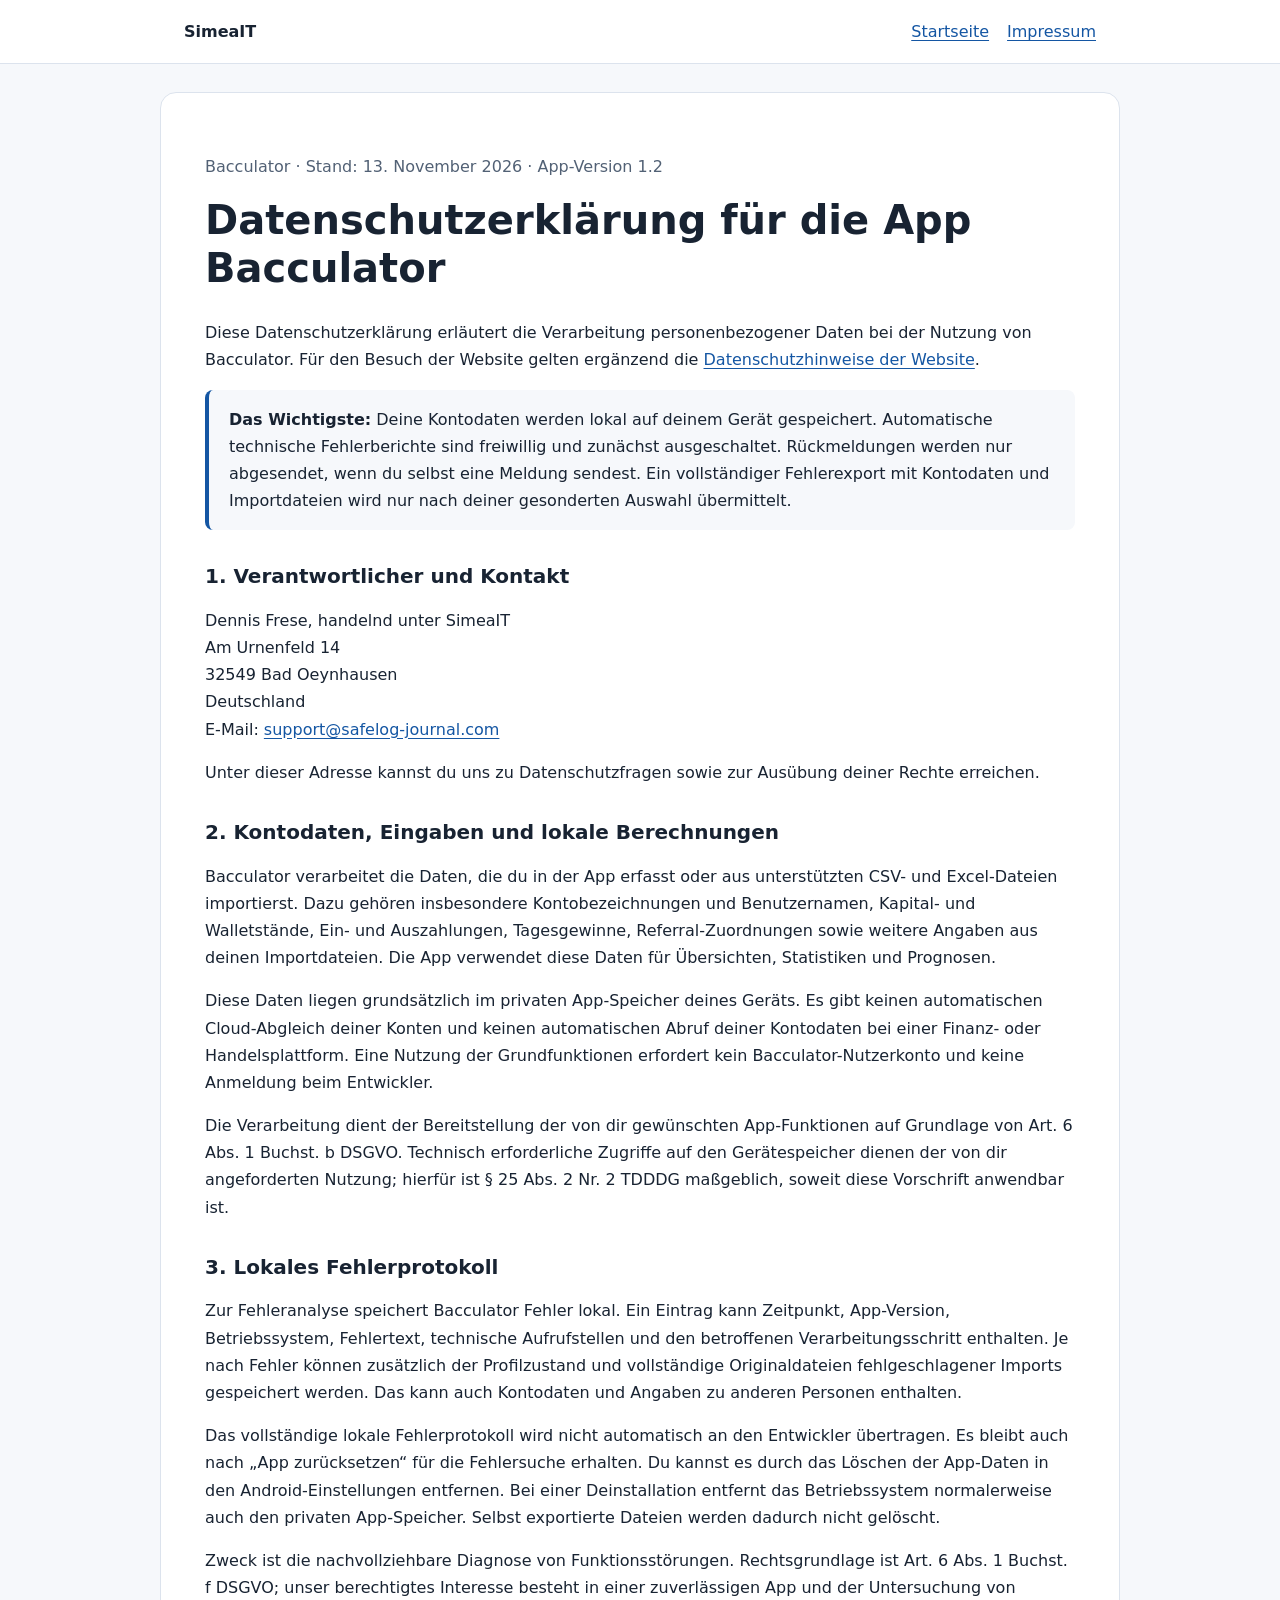
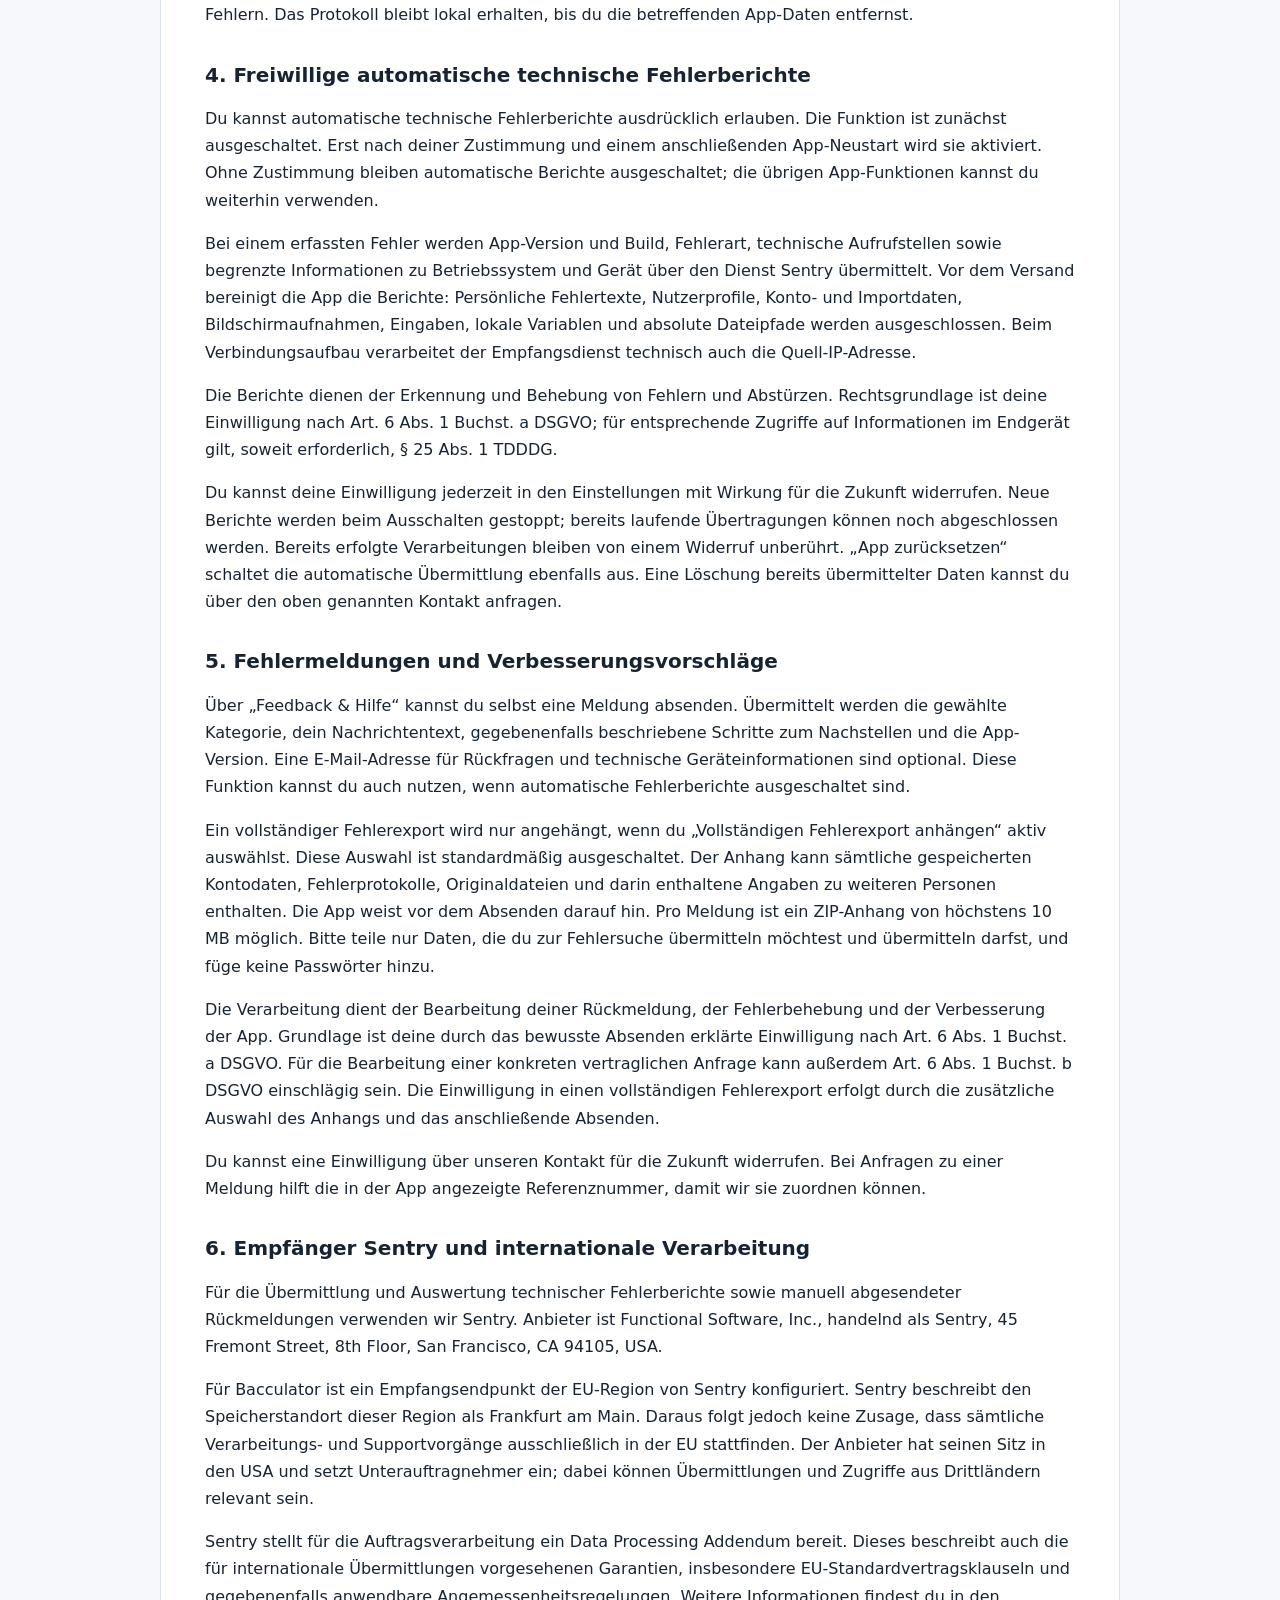
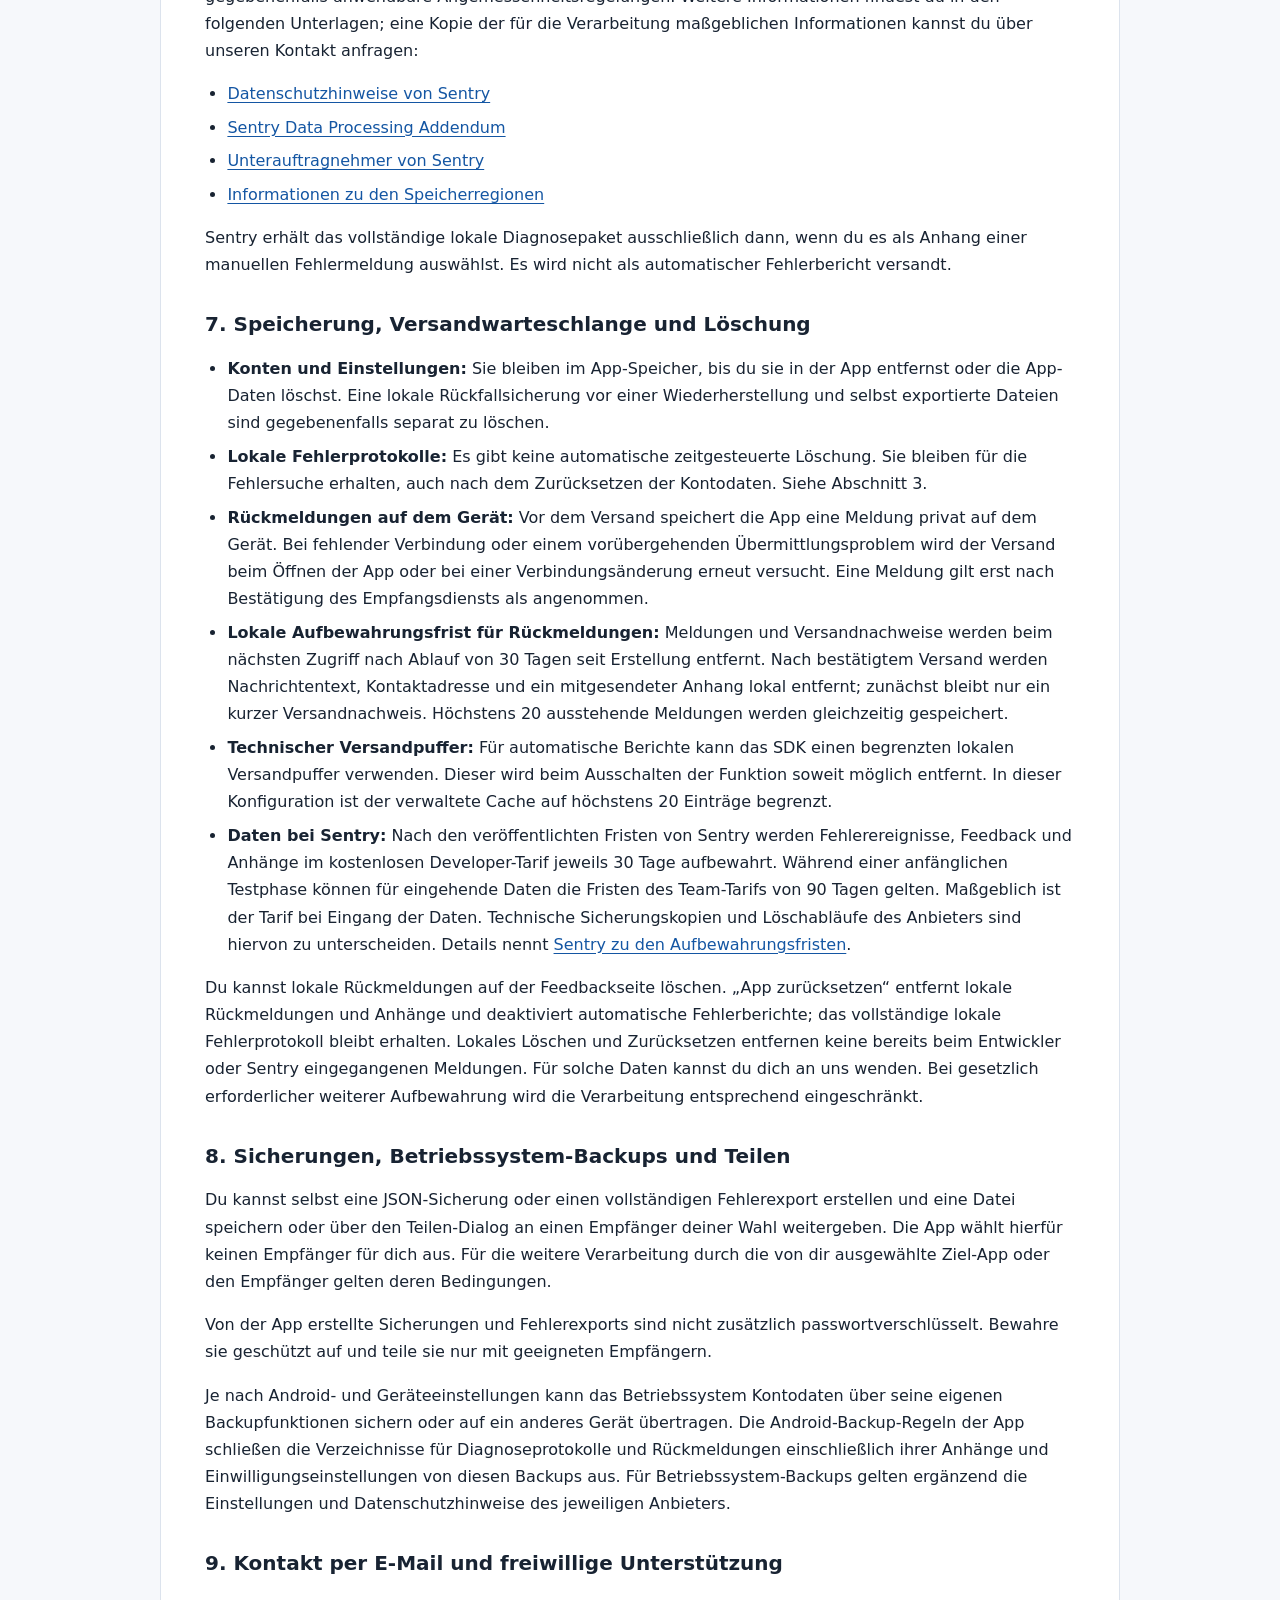
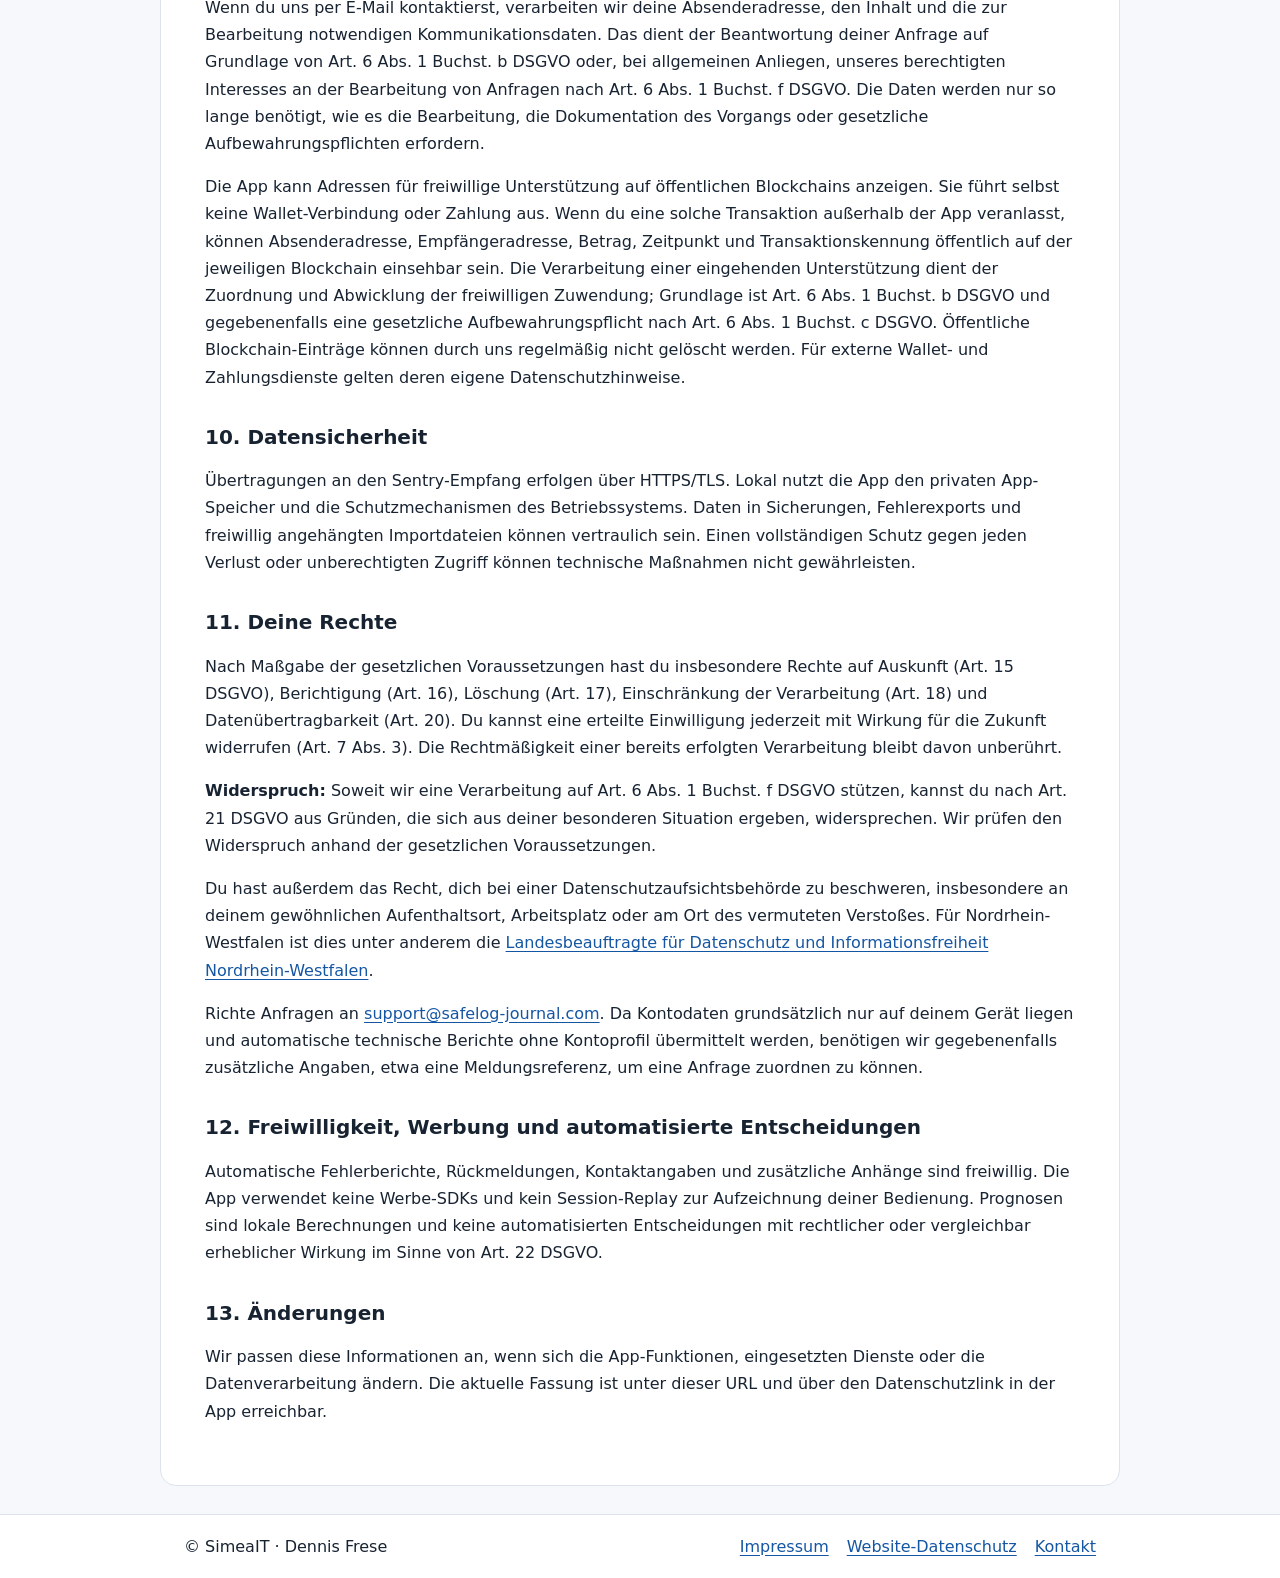
==== commit 7d86abf8: "Correct address postal code in datenschutz.html" ====
--- a/bacculator-datenschutz.html
+++ b/bacculator-datenschutz.html
@@ -46,7 +46,7 @@
   <address>
     Dennis Frese, handelnd unter SimeaIT<br>
     Am Urnenfeld 14<br>
-    32459 Bad Oeynhausen<br>
+    32549 Bad Oeynhausen<br>
     Deutschland<br>
     E-Mail: <a href="mailto:support@safelog-journal.com">support@safelog-journal.com</a>
   </address>
